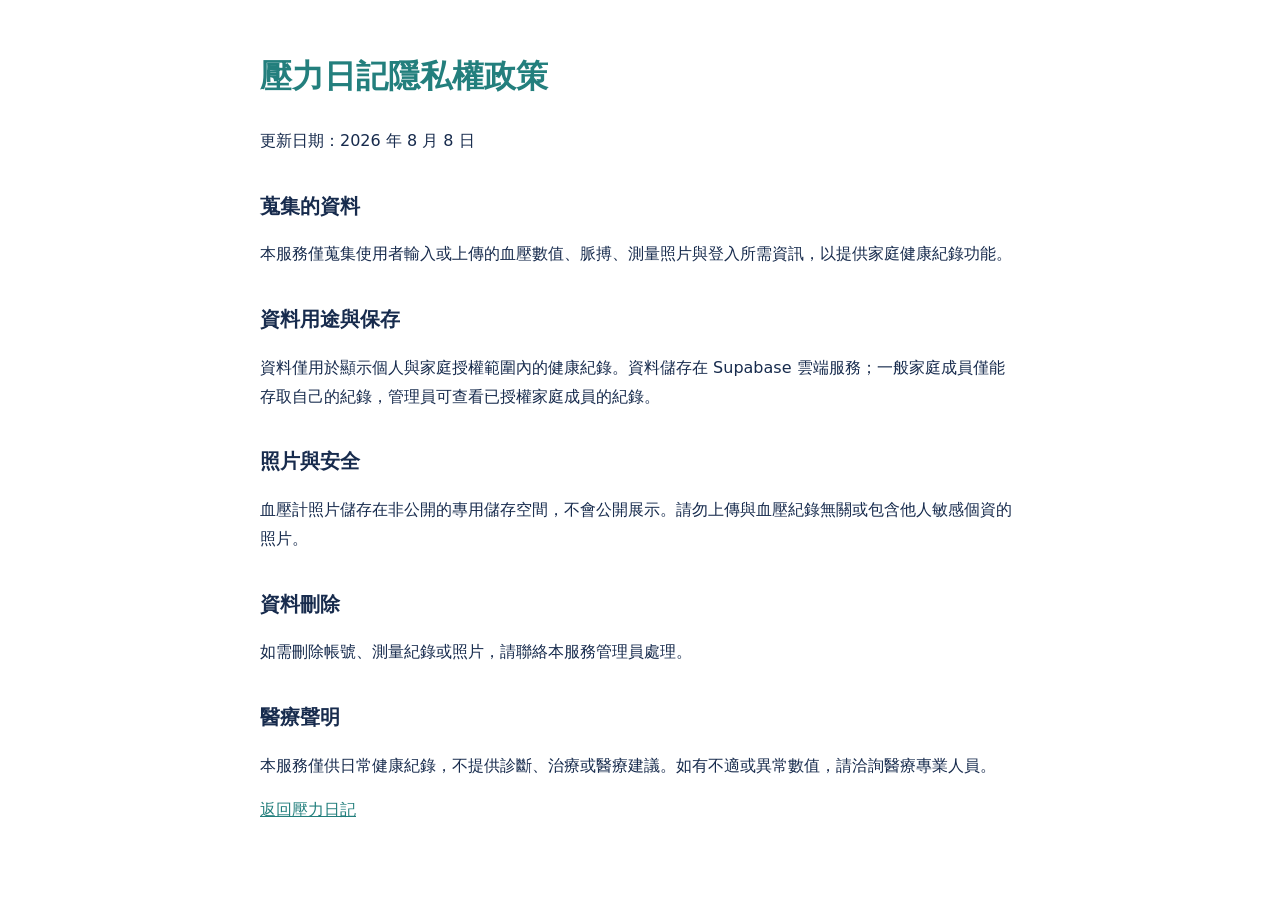
==== privacy.html @ 182dd28f "Add privacy policy and terms pages" ====
<!doctype html>
<html lang="zh-Hant"><head><meta charset="utf-8"><meta name="viewport" content="width=device-width,initial-scale=1"><title>隱私權政策｜壓力日記</title><style>body{max-width:760px;margin:48px auto;padding:0 22px;color:#172b4d;font:16px/1.8 system-ui,"Noto Sans TC",sans-serif}h1{color:#237f7d}h2{margin-top:32px;font-size:20px}a{color:#237f7d}</style></head><body><h1>壓力日記隱私權政策</h1><p>更新日期：2026 年 8 月 8 日</p><h2>蒐集的資料</h2><p>本服務僅蒐集使用者輸入或上傳的血壓數值、脈搏、測量照片與登入所需資訊，以提供家庭健康紀錄功能。</p><h2>資料用途與保存</h2><p>資料僅用於顯示個人與家庭授權範圍內的健康紀錄。資料儲存在 Supabase 雲端服務；一般家庭成員僅能存取自己的紀錄，管理員可查看已授權家庭成員的紀錄。</p><h2>照片與安全</h2><p>血壓計照片儲存在非公開的專用儲存空間，不會公開展示。請勿上傳與血壓紀錄無關或包含他人敏感個資的照片。</p><h2>資料刪除</h2><p>如需刪除帳號、測量紀錄或照片，請聯絡本服務管理員處理。</p><h2>醫療聲明</h2><p>本服務僅供日常健康紀錄，不提供診斷、治療或醫療建議。如有不適或異常數值，請洽詢醫療專業人員。</p><p><a href="./">返回壓力日記</a></p></body></html>
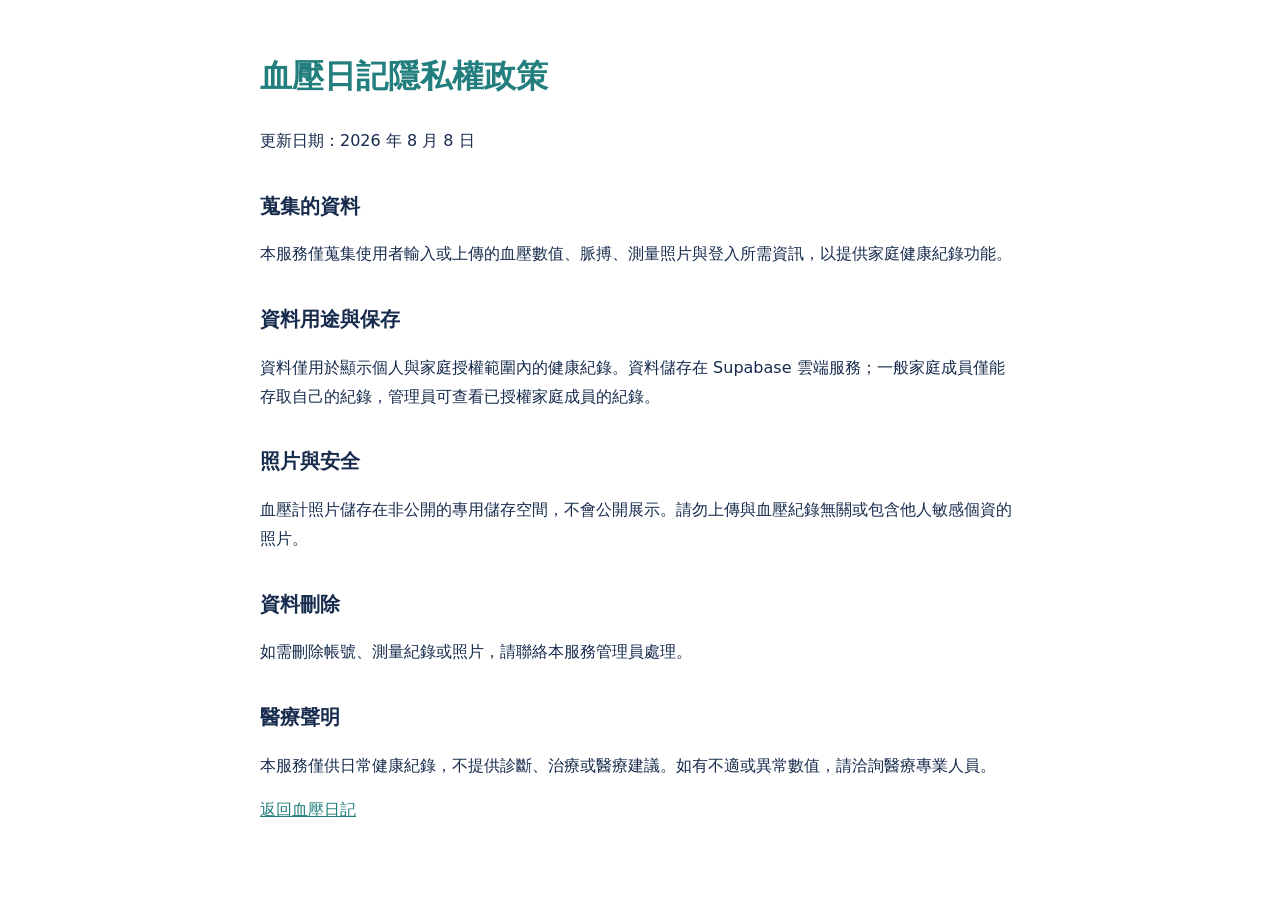
==== commit 5692d6d2: "Rename app to 血壓日記" ====
--- a/privacy.html
+++ b/privacy.html
@@ -1,2 +1,2 @@
 <!doctype html>
-<html lang="zh-Hant"><head><meta charset="utf-8"><meta name="viewport" content="width=device-width,initial-scale=1"><title>隱私權政策｜壓力日記</title><style>body{max-width:760px;margin:48px auto;padding:0 22px;color:#172b4d;font:16px/1.8 system-ui,"Noto Sans TC",sans-serif}h1{color:#237f7d}h2{margin-top:32px;font-size:20px}a{color:#237f7d}</style></head><body><h1>壓力日記隱私權政策</h1><p>更新日期：2026 年 8 月 8 日</p><h2>蒐集的資料</h2><p>本服務僅蒐集使用者輸入或上傳的血壓數值、脈搏、測量照片與登入所需資訊，以提供家庭健康紀錄功能。</p><h2>資料用途與保存</h2><p>資料僅用於顯示個人與家庭授權範圍內的健康紀錄。資料儲存在 Supabase 雲端服務；一般家庭成員僅能存取自己的紀錄，管理員可查看已授權家庭成員的紀錄。</p><h2>照片與安全</h2><p>血壓計照片儲存在非公開的專用儲存空間，不會公開展示。請勿上傳與血壓紀錄無關或包含他人敏感個資的照片。</p><h2>資料刪除</h2><p>如需刪除帳號、測量紀錄或照片，請聯絡本服務管理員處理。</p><h2>醫療聲明</h2><p>本服務僅供日常健康紀錄，不提供診斷、治療或醫療建議。如有不適或異常數值，請洽詢醫療專業人員。</p><p><a href="./">返回壓力日記</a></p></body></html>
+<html lang="zh-Hant"><head><meta charset="utf-8"><meta name="viewport" content="width=device-width,initial-scale=1"><title>隱私權政策｜血壓日記</title><style>body{max-width:760px;margin:48px auto;padding:0 22px;color:#172b4d;font:16px/1.8 system-ui,"Noto Sans TC",sans-serif}h1{color:#237f7d}h2{margin-top:32px;font-size:20px}a{color:#237f7d}</style></head><body><h1>血壓日記隱私權政策</h1><p>更新日期：2026 年 8 月 8 日</p><h2>蒐集的資料</h2><p>本服務僅蒐集使用者輸入或上傳的血壓數值、脈搏、測量照片與登入所需資訊，以提供家庭健康紀錄功能。</p><h2>資料用途與保存</h2><p>資料僅用於顯示個人與家庭授權範圍內的健康紀錄。資料儲存在 Supabase 雲端服務；一般家庭成員僅能存取自己的紀錄，管理員可查看已授權家庭成員的紀錄。</p><h2>照片與安全</h2><p>血壓計照片儲存在非公開的專用儲存空間，不會公開展示。請勿上傳與血壓紀錄無關或包含他人敏感個資的照片。</p><h2>資料刪除</h2><p>如需刪除帳號、測量紀錄或照片，請聯絡本服務管理員處理。</p><h2>醫療聲明</h2><p>本服務僅供日常健康紀錄，不提供診斷、治療或醫療建議。如有不適或異常數值，請洽詢醫療專業人員。</p><p><a href="./">返回血壓日記</a></p></body></html>
